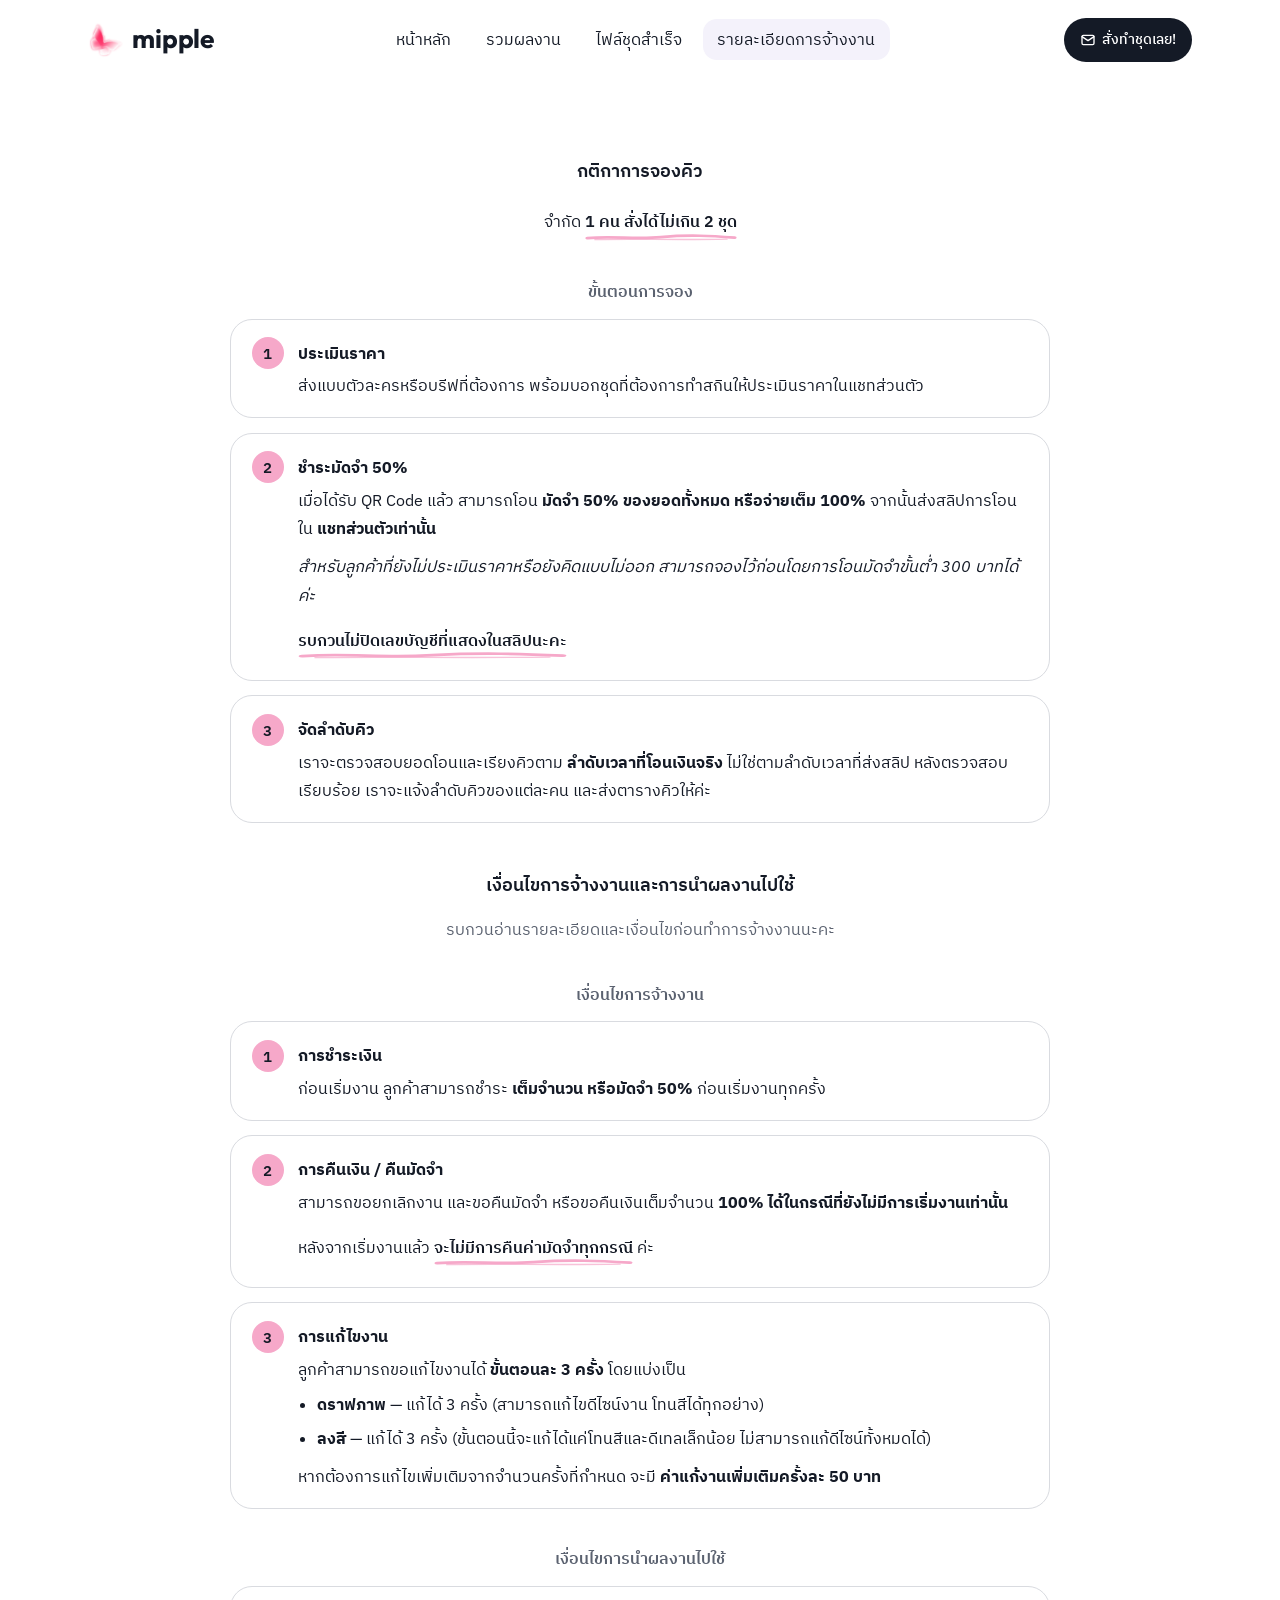
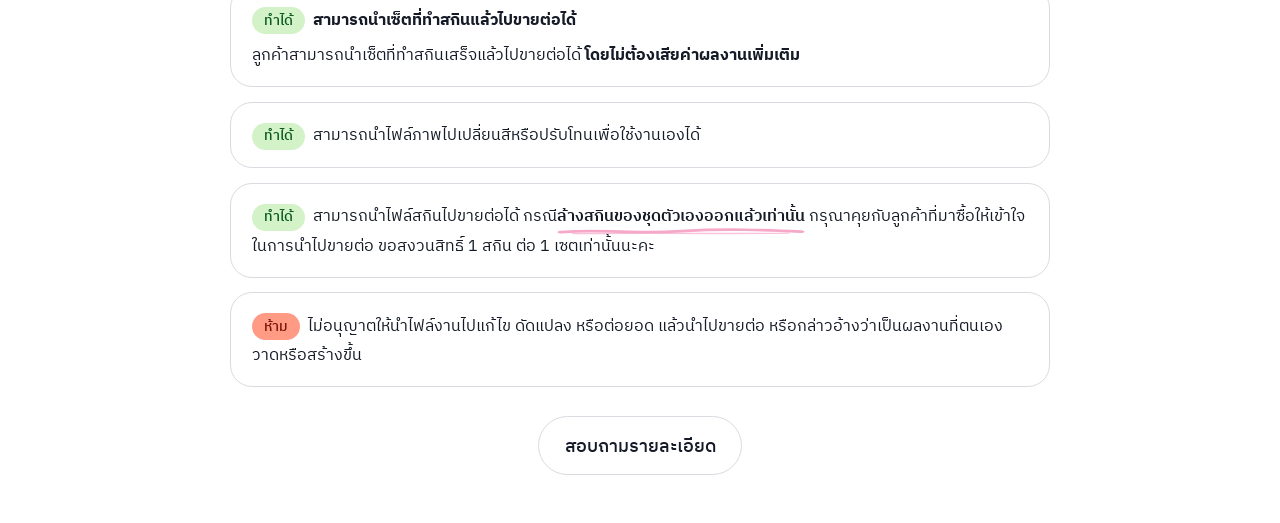
==== pages/hire/index.html @ 094ac666 "website only" ====
<!DOCTYPE html>
<html lang="th">
<head>
<meta charset="utf-8">
<meta name="color-scheme" content="only light">
<meta name="supported-color-schemes" content="light">
<meta name="viewport" content="width=device-width, initial-scale=1, viewport-fit=cover">
<title>รายละเอียดการจ้างงาน — mipple shop</title>
<meta name="description" content="กติกาการจองคิว เงื่อนไขการจ้างงาน และการนำผลงานไปใช้">
<link rel="icon" href="../../favicon.ico">
<link rel="preconnect" href="https://fonts.googleapis.com">
<link rel="preconnect" href="https://fonts.gstatic.com" crossorigin>
<link href="https://fonts.googleapis.com/css2?family=IBM+Plex+Sans:ital,wght@0,400;0,500;0,600;0,700;1,400&amp;family=IBM+Plex+Sans+Thai:wght@400;500;600;700&amp;family=Outfit:wght@700&amp;display=swap" rel="stylesheet">
<link rel="stylesheet" href="../../styles/base.css">
<link rel="stylesheet" href="../../styles/header.css">
<link rel="stylesheet" href="../../styles/hire.css">
</head>
<body>
<header class="bar" id="site-header" data-page="hire"></header>
<script src="../../components/header.js"></script>
<main><section class="more" id="hire"><div class="hr">
<div class="hr-a1"><h3>กติกาการจองคิว</h3>
<div class="hk">จำกัด <strong class="ul">1 คน สั่งได้ไม่เกิน 2 ชุด</strong></div>
</div>
<div class="hr-a2"><h4>ขั้นตอนการจอง</h4>
<div class="hc hn"><b>1</b><div><strong class="t">ประเมินราคา</strong>
<p>ส่งแบบตัวละครหรือบรีฟที่ต้องการ พร้อมบอกชุดที่ต้องการทำสกินให้ประเมินราคาในแชทส่วนตัว</p></div></div>
<div class="hc hn"><b>2</b><div><strong class="t">ชำระมัดจำ 50%</strong>
<p>เมื่อได้รับ QR Code แล้ว สามารถโอน <strong>มัดจำ 50% ของยอดทั้งหมด หรือจ่ายเต็ม 100%</strong> จากนั้นส่งสลิปการโอนใน <strong>แชทส่วนตัวเท่านั้น</strong></p>
<p class="gr"><em>สำหรับลูกค้าที่ยังไม่ประเมินราคาหรือยังคิดแบบไม่ออก สามารถจองไว้ก่อนโดยการโอนมัดจำขั้นต่ำ 300 บาทได้ค่ะ</em></p>
<div class="hk w" style="margin-top:.6rem"><strong class="ul">รบกวนไม่ปิดเลขบัญชีที่แสดงในสลิปนะคะ</strong></div></div></div>
<div class="hc hn"><b>3</b><div><strong class="t">จัดลำดับคิว</strong>
<p>เราจะตรวจสอบยอดโอนและเรียงคิวตาม <strong>ลำดับเวลาที่โอนเงินจริง</strong> ไม่ใช่ตามลำดับเวลาที่ส่งสลิป หลังตรวจสอบเรียบร้อย เราจะแจ้งลำดับคิวของแต่ละคน และส่งตารางคิวให้ค่ะ</p></div></div>
</div>

<div class="hr-h"><h3>เงื่อนไขการจ้างงานและการนำผลงานไปใช้</h3>
<p style="text-align:center" class="gr">รบกวนอ่านรายละเอียดและเงื่อนไขก่อนทำการจ้างงานนะคะ</p>
</div>
<div class="hr-b"><h4>เงื่อนไขการจ้างงาน</h4>
<div class="hc hn"><b>1</b><div><strong class="t">การชำระเงิน</strong>
<p>ก่อนเริ่มงาน ลูกค้าสามารถชำระ <strong>เต็มจำนวน หรือมัดจำ 50%</strong> ก่อนเริ่มงานทุกครั้ง</p></div></div>
<div class="hc hn"><b>2</b><div><strong class="t">การคืนเงิน / คืนมัดจำ</strong>
<p>สามารถขอยกเลิกงาน และขอคืนมัดจำ หรือขอคืนเงินเต็มจำนวน <strong>100% ได้ในกรณีที่ยังไม่มีการเริ่มงานเท่านั้น</strong></p>
<div class="hk w" style="margin-top:.6rem">หลังจากเริ่มงานแล้ว <strong class="ul">จะไม่มีการคืนค่ามัดจำทุกกรณี</strong> ค่ะ</div></div></div>
<div class="hc hn"><b>3</b><div><strong class="t">การแก้ไขงาน</strong>
<p>ลูกค้าสามารถขอแก้ไขงานได้ <strong>ขั้นตอนละ 3 ครั้ง</strong> โดยแบ่งเป็น</p>
<ul><li><strong>ดราฟภาพ</strong> — แก้ได้ 3 ครั้ง (สามารถแก้ไขดีไซน์งาน โทนสีได้ทุกอย่าง)</li>
<li><strong>ลงสี</strong> — แก้ได้ 3 ครั้ง (ขั้นตอนนี้จะแก้ได้แค่โทนสีและดีเทลเล็กน้อย ไม่สามารถแก้ดีไซน์ทั้งหมดได้)</li></ul>
<p>หากต้องการแก้ไขเพิ่มเติมจากจำนวนครั้งที่กำหนด จะมี <strong>ค่าแก้งานเพิ่มเติมครั้งละ 50 บาท</strong></p></div></div>

</div>
<div class="hr-c"><h4>เงื่อนไขการนำผลงานไปใช้</h4>
<div class="hc"><p><span class="htg htok">ทำได้</span><strong>สามารถนำเซ็ตที่ทำสกินแล้วไปขายต่อได้</strong></p>
<p class="gr" style="margin-top:.4rem">ลูกค้าสามารถนำเซ็ตที่ทำสกินเสร็จแล้วไปขายต่อได้ <strong>โดยไม่ต้องเสียค่าผลงานเพิ่มเติม</strong></p></div>
<div class="hc"><p><span class="htg htok">ทำได้</span>สามารถนำไฟล์ภาพไปเปลี่ยนสีหรือปรับโทนเพื่อใช้งานเองได้</p></div>
<div class="hc"><p><span class="htg htok">ทำได้</span>สามารถนำไฟล์สกินไปขายต่อได้ กรณี<strong class="ul">ล้างสกินของชุดตัวเองออกแล้วเท่านั้น</strong> กรุณาคุยกับลูกค้าที่มาซื้อให้เข้าใจในการนำไปขายต่อ ขอสงวนสิทธิ์ 1 สกิน ต่อ 1 เซตเท่านั้นนะคะ</p></div>
<div class="hc"><p><span class="htg htno">ห้าม</span>ไม่อนุญาตให้นำไฟล์งานไปแก้ไข ดัดแปลง หรือต่อยอด แล้วนำไปขายต่อ หรือกล่าวอ้างว่าเป็นผลงานที่ตนเองวาดหรือสร้างขึ้น</p></div>
</div>
</div>
<a class="btn back dm" href="https://discordapp.com/users/692067760498409603" target="_blank" rel="noopener noreferrer">สอบถามรายละเอียด</a></section></main>
<script src="../../scripts/underline.js"></script>
</body>
</html>
---- styles/base.css ----
/* base.css — variables, reset, typography, shared pieces
   FONT RULE: every piece of text uses --font (IBM Plex Sans + IBM Plex Sans Thai).
   The only exceptions are the logo wordmark (Outfit, see header.css) and the
   hand-drawn SVG titles, which are paths, not fonts. */
:root{
  color-scheme: only light;
  --font:'IBM Plex Sans','IBM Plex Sans Thai',system-ui,sans-serif;
  --ink:#141a26;--grey:#5b6270;--line:#d9dbe0;
  --pink:#f6a8c9;--lilac:#b7a5f2;--mint:#a6e8d4;--soft:#f4f2fb;
  box-sizing:border-box;
  padding-top:env(safe-area-inset-top,0px);padding-bottom:env(safe-area-inset-bottom,0px)}
*,*::before,*::after{box-sizing:inherit}
html{scroll-behavior:smooth;scroll-padding-top:80px;overflow-x:hidden;overscroll-behavior-x:none}
body{margin:0;max-width:100%;line-height:1.6;background:#fff;color:var(--ink);font-family:var(--font);overflow-x:clip;-webkit-font-smoothing:antialiased}
button,input,select,textarea{font-family:inherit}
main{overflow-x:clip}
a{color:inherit}
:focus-visible{outline:2px solid var(--lilac);outline-offset:3px;border-radius:6px}
[hidden]{display:none!important}

section.more{max-width:640px;margin:0 auto;padding:3rem 1.5rem;text-align:center}
section.more.wide{max-width:1100px}
section.more h2{margin:0 0 .75rem;font-weight:500;font-size:1.2rem}
section.more p{margin:0;color:var(--grey);font-size:.95rem}
.hint{margin-bottom:1.2rem!important}

.btn{display:block;text-align:center;text-decoration:none;padding:1rem 1.2rem;border-radius:999px;font-size:1.1rem;font-weight:500;border:1.5px solid var(--line);transition:transform .2s,background .2s}
.btn:hover{transform:translateY(-2px)}
.btn.fill{background:var(--ink);border-color:var(--ink);color:#fff}
.btn.dm{display:flex;align-items:center;justify-content:center;gap:.5rem}
.back{display:inline-block;margin-top:1.8rem;text-decoration:none;padding:.9rem 1.8rem}
.back.dm{display:inline-flex}
@media (min-width:760px){.btn{padding:.9rem 1.6rem}}

@keyframes bob{0%,100%{transform:translateY(0) rotate(-3deg)}50%{transform:translateY(-5px) rotate(3deg)}}

/* pink hand-drawn underline that draws itself when scrolled into view (scripts/underline.js) */
.ul{font-weight:600;background:url("data:image/svg+xml,%3Csvg xmlns='http://www.w3.org/2000/svg' viewBox='0 0 120 10' preserveAspectRatio='none'%3E%3Cpath d='M2 6.5C22 3 38 8.5 60 5.2S100 3.6 118 5.8' fill='none' stroke='%23f6a8c9' stroke-width='3.4' stroke-linecap='round'/%3E%3Cpath d='M8 8.4C34 6.8 72 9.2 112 7.6' fill='none' stroke='%23f6a8c9' stroke-width='1.6' stroke-linecap='round' opacity='.7'/%3E%3C/svg%3E") no-repeat 0 100%/0 .5em;padding-bottom:calc(.5em + 1.4px);-webkit-box-decoration-break:clone;box-decoration-break:clone;transition:background-size .9s cubic-bezier(.65,0,.35,1)}
.ul.in{background-size:100% .5em}

@media (prefers-reduced-motion:reduce){
  *,*::before,*::after{animation:none!important;transition:none!important}
  #ttl path,#cs path{stroke-dashoffset:0}
  .ul{background-size:100% .5em}}
---- styles/header.css ----
/* header.css — sticky header; the white pill shows once the page is scrolled (components/header.js adds .stuck) */
.bar{position:sticky;top:env(safe-area-inset-top,0px);z-index:50;display:flex;align-items:center;justify-content:space-between;padding:1.1rem clamp(1.2rem,5vw,3rem);max-width:1200px;margin:0 auto}
.bar::before{content:"";position:absolute;inset:.4rem .5rem;border-radius:999px;background:#fff;border:1px solid var(--line);box-shadow:0 10px 30px -10px rgba(20,26,38,.3),0 2px 8px rgba(20,26,38,.06);opacity:0;transform:translateY(-6px) scale(.98);transition:opacity .3s,transform .3s;z-index:-1;pointer-events:none}
.bar.stuck::before{opacity:1;transform:none}

.brand{display:flex;align-items:center;gap:.5rem;text-decoration:none;font:600 1.5rem/1 var(--font);letter-spacing:-.01em}
.mini{width:auto;height:36px;display:block;animation:bob 5s ease-in-out infinite}
/* logo wordmark: the one place that is not IBM Plex Sans */
.brand span{font-family:'Outfit','IBM Plex Sans',sans-serif;font-weight:700;font-size:1.65rem;letter-spacing:-.01em;line-height:1}

.act{display:flex;align-items:center;gap:8px}
.cta{display:inline-flex;align-items:center;justify-content:center;gap:.4rem;min-height:44px;padding:0 1rem;border-radius:999px;background:var(--ink);color:#fff;text-decoration:none;font:500 .9rem var(--font);white-space:nowrap;transition:transform .2s}
.cta:hover{transform:translateY(-2px)}
.mb{display:flex;align-items:center;justify-content:center;min-width:44px;min-height:44px;gap:.5rem;border:1px solid var(--line);background:#fff;border-radius:999px;padding:.6rem .75rem;font:500 .95rem var(--font);color:var(--ink);cursor:pointer}

/* mobile: dropdown menu */
#menu{display:none;gap:.25rem;position:absolute;top:100%;left:clamp(1.2rem,5vw,3rem);right:clamp(1.2rem,5vw,3rem);z-index:20;flex-direction:column;background:#fff;border:1px solid var(--line);border-radius:22px;padding:.6rem;box-shadow:0 18px 40px -16px rgba(20,26,38,.25)}
#menu.open{display:flex}
#menu a{padding:.85rem 1rem;border-radius:14px;text-decoration:none;font-size:1rem}
#menu a:hover,#menu a.on{background:var(--soft)}

@media (max-width:359px){.cta svg{display:none}.cta{padding:0 .8rem}}
/* desktop: inline menu */
@media (min-width:760px){
  .mb{display:none}
  #menu{display:flex;position:static;flex-direction:row;gap:.4rem;border:0;box-shadow:none;padding:0}
  #menu a{padding:.5rem .9rem}
  .act{order:3;margin-left:.4rem}}
---- styles/hire.css ----
/* hire.css — booking rules & terms (single column, widens a little on desktop) */
#hire{max-width:640px}
.hr{max-width:720px;margin:0 auto;text-align:left;display:grid;gap:.9rem}
.hr>div{display:grid;gap:.9rem;align-content:start;min-width:0}
.hr h3{margin:1.8rem 0 .1rem;font-size:1.15rem;font-weight:600;text-align:center}
.hr h4{margin:1.2rem 0 0;font-size:1.02rem;font-weight:600;text-align:center;color:var(--grey)}
.hr p{margin:0;line-height:1.75;font-size:.98rem}
.hr ul{margin:.5rem 0 0;padding-left:1.2rem;line-height:1.75;font-size:.98rem}
.hr li+li{margin-top:.35rem}
.hr .gr{color:var(--grey);font-size:.93rem}
.hc{border:1.5px solid var(--line);border-radius:22px;padding:1.1rem 1.3rem;background:#fff}
.hc p+p,.hc p+.hk,.hc .hk+p,.hc ul+p{margin-top:.6rem}
section.more .hc p,section.more .hc li,section.more .hc em,section.more .hc .gr{color:var(--ink)}
.hn{display:flex;gap:.9rem;align-items:flex-start}
.hn>b{flex:none;display:grid;place-items:center;width:2rem;height:2rem;border-radius:50%;background:var(--pink);font-weight:600;font-size:.95rem}
.hn>div{min-width:0}
.hn strong.t{display:block;font-size:1.02rem;margin:.15rem 0 .35rem}
.hk{padding:.3rem 0;text-align:center;line-height:1.9}
.hk.w{text-align:left;line-height:2.1}
.htg{display:inline-block;padding:.1rem .75rem;border-radius:999px;font-size:.85rem;font-weight:500;margin-right:.5rem;white-space:nowrap}
.htok{background:#d3f2c8;color:#0b5a22}.htno{background:#ff9a85;color:#7a1608}
@media (min-width:760px){#hire{max-width:820px}#hire .hr{max-width:760px;gap:1.1rem}}
@media (min-width:1200px){#hire{max-width:900px}#hire .hr{max-width:820px}#hire .hr p{font-size:1.02rem}}
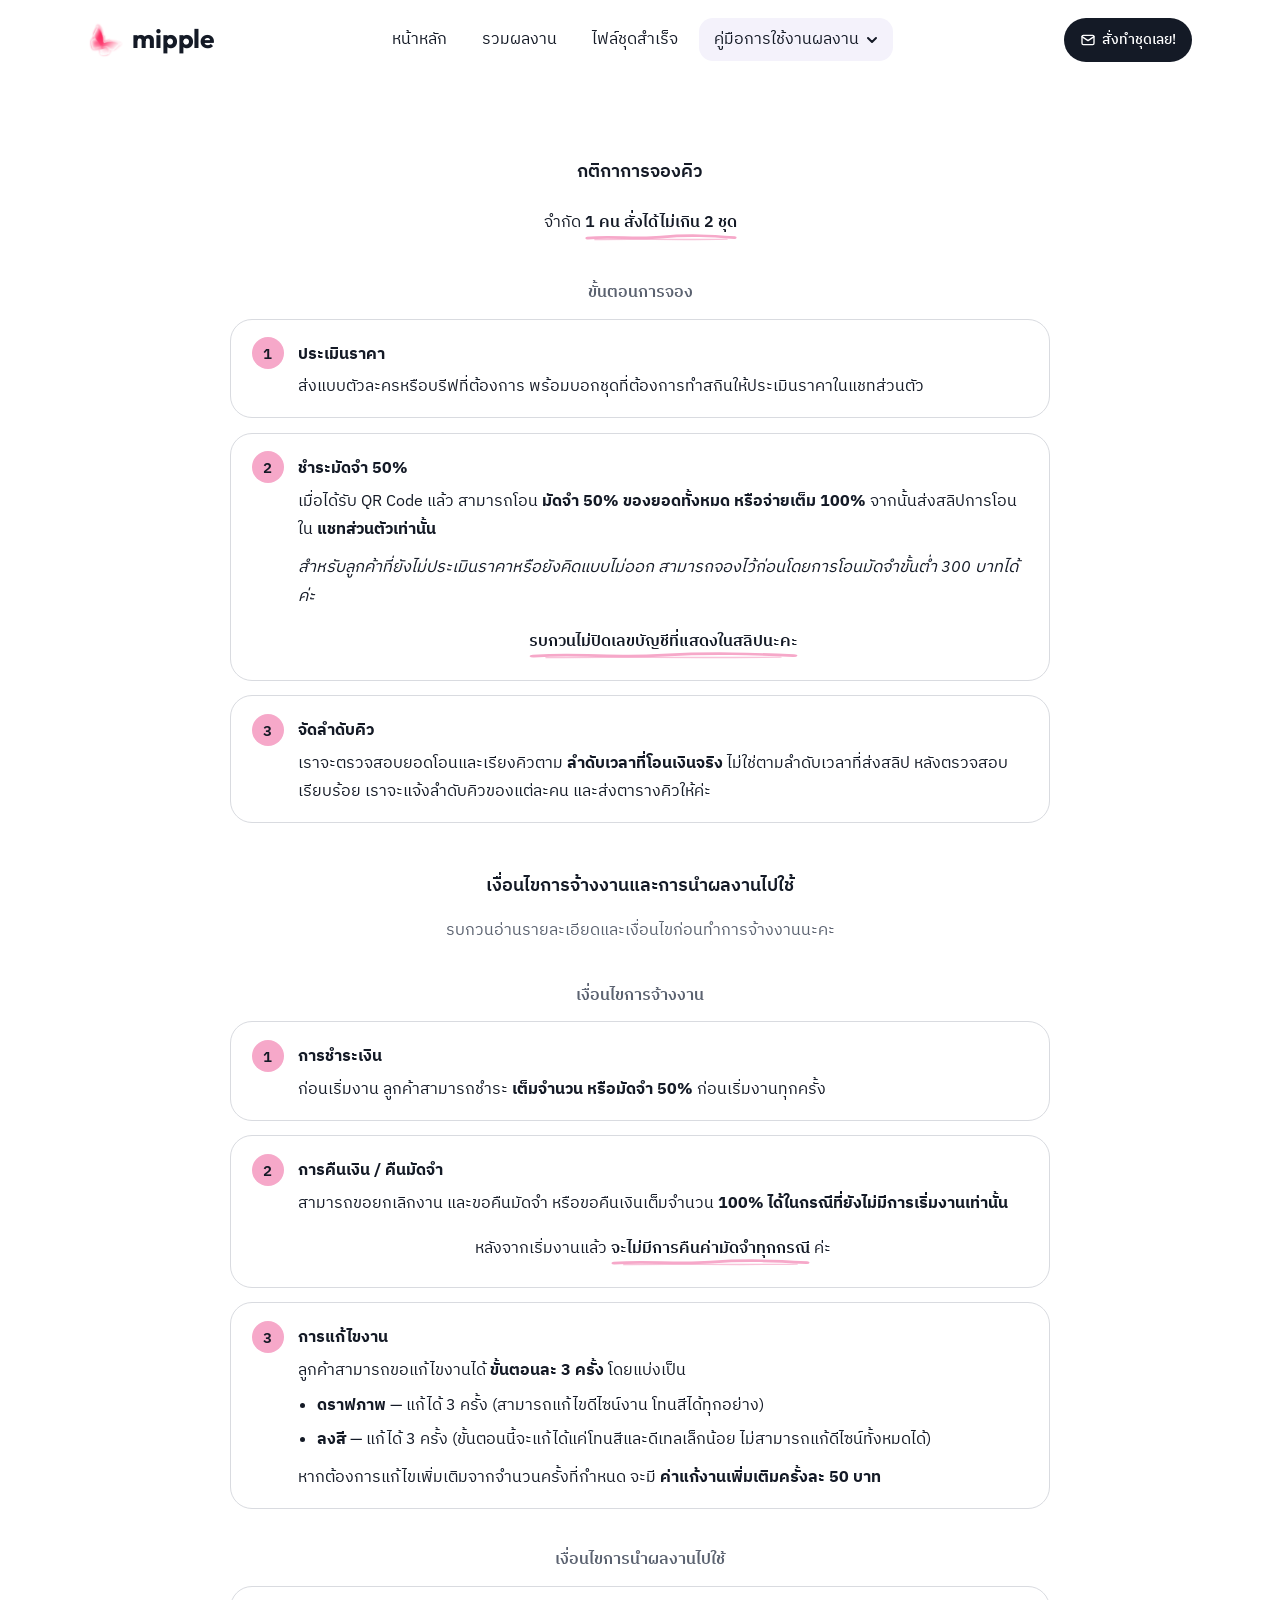
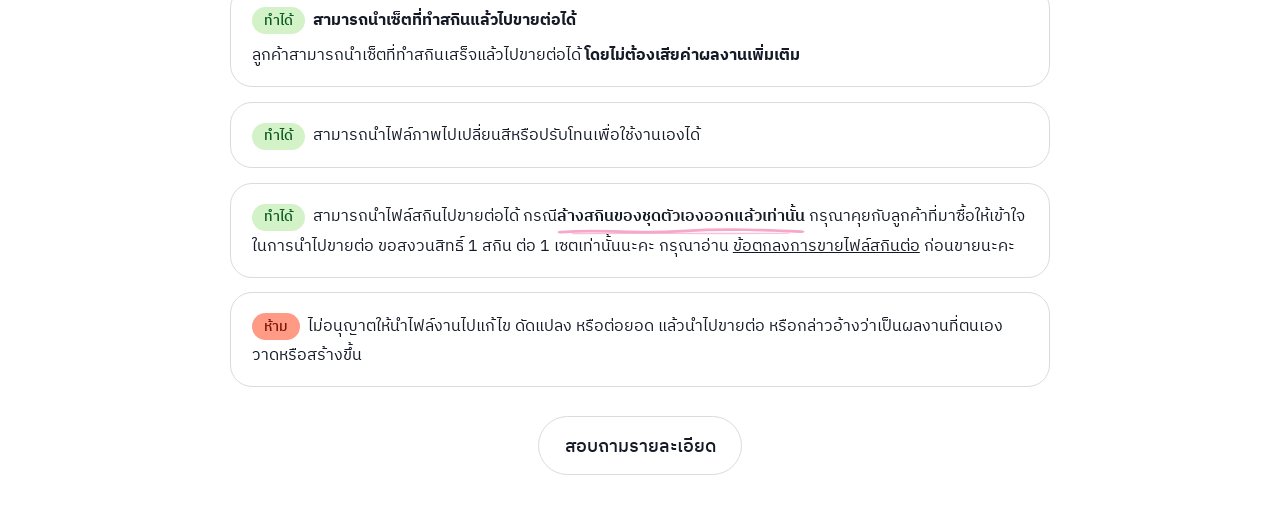
==== commit 46144956: "resale" ====
--- a/pages/hire/index.html
+++ b/pages/hire/index.html
@@ -53,7 +53,9 @@
 <div class="hc"><p><span class="htg htok">ทำได้</span><strong>สามารถนำเซ็ตที่ทำสกินแล้วไปขายต่อได้</strong></p>
 <p class="gr" style="margin-top:.4rem">ลูกค้าสามารถนำเซ็ตที่ทำสกินเสร็จแล้วไปขายต่อได้ <strong>โดยไม่ต้องเสียค่าผลงานเพิ่มเติม</strong></p></div>
 <div class="hc"><p><span class="htg htok">ทำได้</span>สามารถนำไฟล์ภาพไปเปลี่ยนสีหรือปรับโทนเพื่อใช้งานเองได้</p></div>
-<div class="hc"><p><span class="htg htok">ทำได้</span>สามารถนำไฟล์สกินไปขายต่อได้ กรณี<strong class="ul">ล้างสกินของชุดตัวเองออกแล้วเท่านั้น</strong> กรุณาคุยกับลูกค้าที่มาซื้อให้เข้าใจในการนำไปขายต่อ ขอสงวนสิทธิ์ 1 สกิน ต่อ 1 เซตเท่านั้นนะคะ</p></div>
+<div class="hc"><p><span class="htg htok">ทำได้</span>สามารถนำไฟล์สกินไปขายต่อได้ กรณี<strong class="ul">ล้างสกินของชุดตัวเองออกแล้วเท่านั้น</strong> 
+    กรุณาคุยกับลูกค้าที่มาซื้อให้เข้าใจในการนำไปขายต่อ ขอสงวนสิทธิ์ 1 สกิน ต่อ 1 เซตเท่านั้นนะคะ กรุณาอ่าน <a href="../../pages/resale/index.html">ข้อตกลงการขายไฟล์สกินต่อ</a> ก่อนขายนะคะ </p>
+</div>
 <div class="hc"><p><span class="htg htno">ห้าม</span>ไม่อนุญาตให้นำไฟล์งานไปแก้ไข ดัดแปลง หรือต่อยอด แล้วนำไปขายต่อ หรือกล่าวอ้างว่าเป็นผลงานที่ตนเองวาดหรือสร้างขึ้น</p></div>
 </div>
 </div>
--- a/styles/header.css
+++ b/styles/header.css
@@ -19,10 +19,22 @@
 #menu a{padding:.85rem 1rem;border-radius:14px;text-decoration:none;font-size:1rem}
 #menu a:hover,#menu a.on{background:var(--soft)}
 
+/* dropdown group ("คู่มือการใช้งานผลงาน"): accordion inside the mobile menu, floating panel on desktop */
+.dd{position:relative}
+.dd-btn{display:flex;align-items:center;justify-content:space-between;gap:.4rem;width:100%;padding:.85rem 1rem;border:0;border-radius:14px;background:none;color:inherit;font:400 1rem var(--font);text-align:left;cursor:pointer}
+.dd-btn:hover,.dd-btn.on,.dd.open>.dd-btn{background:var(--soft)}
+.dd-btn svg{flex:none;transition:transform .25s}
+.dd.open>.dd-btn svg{transform:rotate(180deg)}
+.dd-panel{display:none;flex-direction:column;gap:.15rem;padding:.2rem 0 .3rem .8rem}
+.dd.open>.dd-panel{display:flex}
+
 @media (max-width:359px){.cta svg{display:none}.cta{padding:0 .8rem}}
 /* desktop: inline menu */
 @media (min-width:760px){
   .mb{display:none}
   #menu{display:flex;position:static;flex-direction:row;gap:.4rem;border:0;box-shadow:none;padding:0}
   #menu a{padding:.5rem .9rem}
-  .act{order:3;margin-left:.4rem}}
+  .act{order:3;margin-left:.4rem}
+  .dd-btn{width:auto;justify-content:flex-start;padding:.5rem .9rem;font-size:1rem}
+  .dd-panel{position:absolute;top:calc(100% + .7rem);right:0;z-index:30;width:max-content;min-width:380px;max-width:min(92vw,420px);padding:.6rem;background:#fff;border:1px solid var(--line);border-radius:22px;box-shadow:0 18px 40px -16px rgba(20,26,38,.28),0 2px 8px rgba(20,26,38,.06)}
+  #menu .dd-panel a{padding:.7rem .8rem}}
--- a/styles/hire.css
+++ b/styles/hire.css
@@ -1,5 +1,5 @@
 /* hire.css — booking rules & terms (single column, widens a little on desktop) */
-#hire{max-width:640px}
+#hire,#resale{max-width:640px}
 .hr{max-width:720px;margin:0 auto;text-align:left;display:grid;gap:.9rem}
 .hr>div{display:grid;gap:.9rem;align-content:start;min-width:0}
 .hr h3{margin:1.8rem 0 .1rem;font-size:1.15rem;font-weight:600;text-align:center}
@@ -10,14 +10,34 @@
 .hr .gr{color:var(--grey);font-size:.93rem}
 .hc{border:1.5px solid var(--line);border-radius:22px;padding:1.1rem 1.3rem;background:#fff}
 .hc p+p,.hc p+.hk,.hc .hk+p,.hc ul+p{margin-top:.6rem}
-section.more .hc p,section.more .hc li,section.more .hc em,section.more .hc .gr{color:var(--ink)}
+
+.hc-h {border:1.5px solid var(--line);border-radius:22px;padding:1.1rem 1.3rem;
+    background:#fff;text-align:center;margin-bottom:.8rem;}
+section.more .hc p,section.more .hc li,section.more .hc em,section.more .hc .gr,
+section.more .hc-h p,section.more .hc-h li,section.more .hc-h em,section.more .hc-h .gr{color:var(--ink)}
+
 .hn{display:flex;gap:.9rem;align-items:flex-start}
 .hn>b{flex:none;display:grid;place-items:center;width:2rem;height:2rem;border-radius:50%;background:var(--pink);font-weight:600;font-size:.95rem}
 .hn>div{min-width:0}
 .hn strong.t{display:block;font-size:1.02rem;margin:.15rem 0 .35rem}
+.hs{display:block;width:100%;max-width:360px;height:auto;margin:.8rem 0 .2rem;border-radius:14px;border:1.5px solid var(--line)}
+.cp{display:flex;gap:.5rem;margin-top:.7rem}
+.cp-in{flex:1;min-width:0;font:inherit;font-size:.9rem;color:var(--ink);background:var(--soft);border:1.5px solid var(--line);border-radius:999px;padding:.6rem 1rem;text-overflow:ellipsis}
+.cp-in:focus{outline:2px solid var(--lilac);outline-offset:1px}
+.cp-w{flex:none;display:grid}
+.cp-w>*{grid-area:1/1}
+.cp-gh{visibility:hidden;display:inline-flex;align-items:center;gap:.4rem;white-space:nowrap;padding:.6rem 1.2rem;border:1.5px solid transparent;font-size:.9rem;font-weight:500}
+.cp-gh i{width:1.05em;flex:none}
+.cp-bt{justify-self:start;display:inline-flex;align-items:center;gap:.4rem;white-space:nowrap;font:inherit;font-size:.9rem;font-weight:500;color:#fff;background:var(--ink);border:1.5px solid var(--ink);border-radius:999px;padding:.6rem 1.2rem;cursor:pointer;transition:transform .2s,background .2s}
+.cp-bt:hover{transform:translateY(-2px)}
+.cp-bt .ic{width:1.05em;height:1.05em;flex:none}
+.cp-bt .ic-ok,.cp-bt.ok .ic-copy{display:none}
+.cp-bt.ok .ic-ok{display:block}
+.cp-bt.ok{background:#d3f2c8;border-color:#d3f2c8;color:#0b5a22}
+@media (prefers-reduced-motion:reduce){.cp-bt{transition:none}.cp-bt:hover{transform:none}}
 .hk{padding:.3rem 0;text-align:center;line-height:1.9}
-.hk.w{text-align:left;line-height:2.1}
+.hk.w{text-align:center;line-height:2.1}
 .htg{display:inline-block;padding:.1rem .75rem;border-radius:999px;font-size:.85rem;font-weight:500;margin-right:.5rem;white-space:nowrap}
 .htok{background:#d3f2c8;color:#0b5a22}.htno{background:#ff9a85;color:#7a1608}
-@media (min-width:760px){#hire{max-width:820px}#hire .hr{max-width:760px;gap:1.1rem}}
-@media (min-width:1200px){#hire{max-width:900px}#hire .hr{max-width:820px}#hire .hr p{font-size:1.02rem}}
+@media (min-width:760px){#hire,#resale{max-width:820px}#hire .hr,#resale .hr{max-width:760px;gap:1.1rem}}
+@media (min-width:1200px){#hire,#resale{max-width:900px}#hire .hr,#resale .hr{max-width:820px}#hire .hr p,#resale .hr p{font-size:1.02rem}}
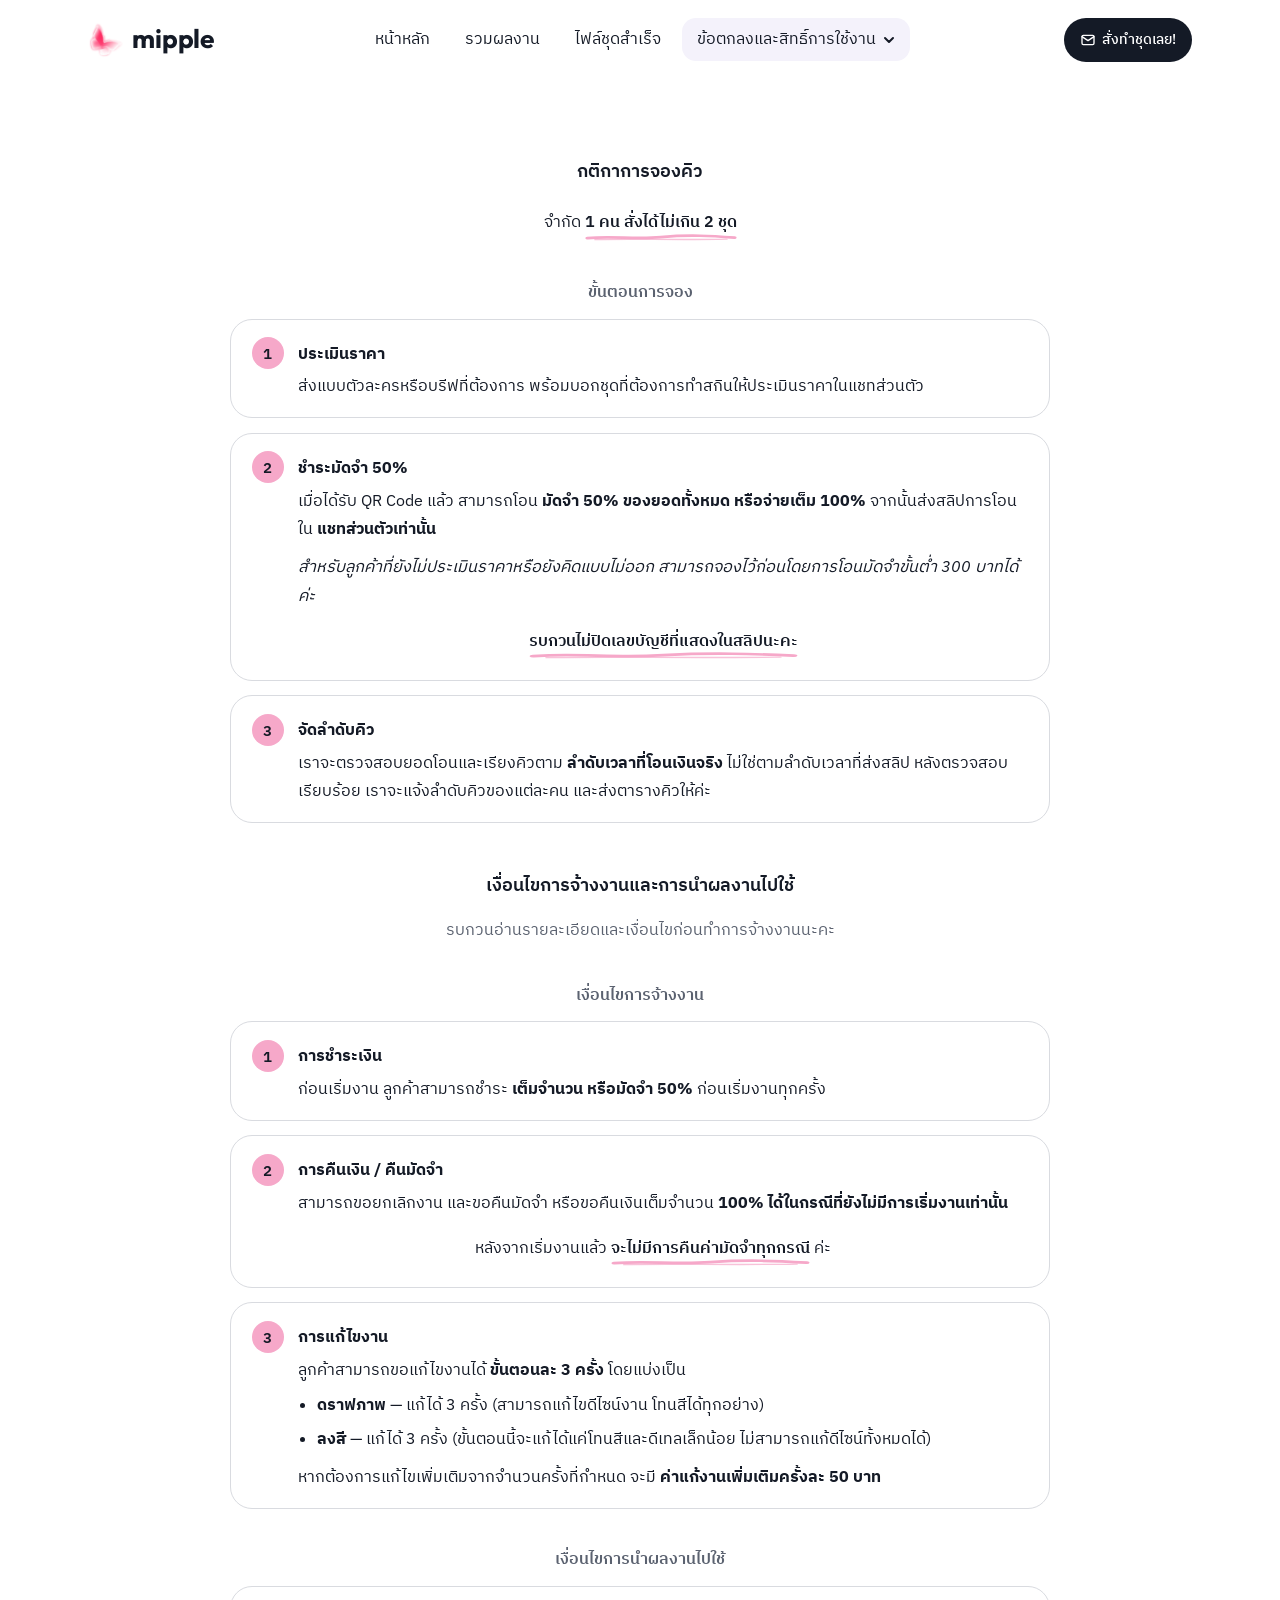
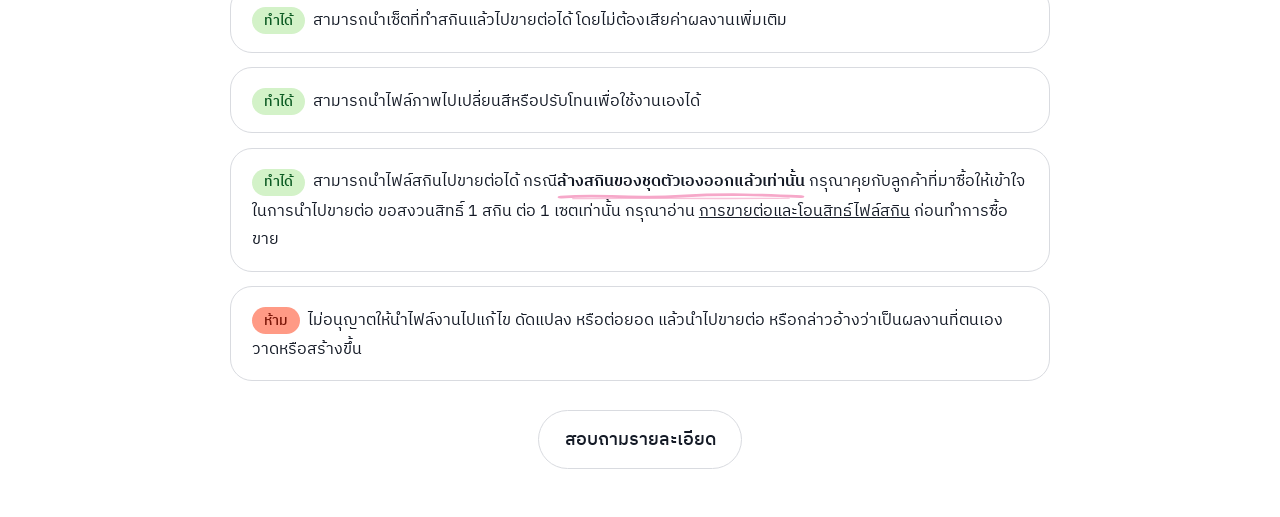
==== commit 23f51102: "clicked button color" ====
--- a/pages/hire/index.html
+++ b/pages/hire/index.html
@@ -50,11 +50,10 @@
 
 </div>
 <div class="hr-c"><h4>เงื่อนไขการนำผลงานไปใช้</h4>
-<div class="hc"><p><span class="htg htok">ทำได้</span><strong>สามารถนำเซ็ตที่ทำสกินแล้วไปขายต่อได้</strong></p>
-<p class="gr" style="margin-top:.4rem">ลูกค้าสามารถนำเซ็ตที่ทำสกินเสร็จแล้วไปขายต่อได้ <strong>โดยไม่ต้องเสียค่าผลงานเพิ่มเติม</strong></p></div>
+<div class="hc"><p><span class="htg htok">ทำได้</span>สามารถนำเซ็ตที่ทำสกินแล้วไปขายต่อได้ โดยไม่ต้องเสียค่าผลงานเพิ่มเติม</p></div>
 <div class="hc"><p><span class="htg htok">ทำได้</span>สามารถนำไฟล์ภาพไปเปลี่ยนสีหรือปรับโทนเพื่อใช้งานเองได้</p></div>
 <div class="hc"><p><span class="htg htok">ทำได้</span>สามารถนำไฟล์สกินไปขายต่อได้ กรณี<strong class="ul">ล้างสกินของชุดตัวเองออกแล้วเท่านั้น</strong> 
-    กรุณาคุยกับลูกค้าที่มาซื้อให้เข้าใจในการนำไปขายต่อ ขอสงวนสิทธิ์ 1 สกิน ต่อ 1 เซตเท่านั้นนะคะ กรุณาอ่าน <a href="../../pages/resale/index.html">ข้อตกลงการขายไฟล์สกินต่อ</a> ก่อนขายนะคะ </p>
+    กรุณาคุยกับลูกค้าที่มาซื้อให้เข้าใจในการนำไปขายต่อ ขอสงวนสิทธิ์ 1 สกิน ต่อ 1 เซตเท่านั้น กรุณาอ่าน <a href="../../pages/resale/index.html">การขายต่อและโอนสิทธ์ไฟล์สกิน</a> ก่อนทำการซื้อขาย </p>
 </div>
 <div class="hc"><p><span class="htg htno">ห้าม</span>ไม่อนุญาตให้นำไฟล์งานไปแก้ไข ดัดแปลง หรือต่อยอด แล้วนำไปขายต่อ หรือกล่าวอ้างว่าเป็นผลงานที่ตนเองวาดหรือสร้างขึ้น</p></div>
 </div>
--- a/styles/header.css
+++ b/styles/header.css
@@ -38,3 +38,16 @@
   .dd-btn{width:auto;justify-content:flex-start;padding:.5rem .9rem;font-size:1rem}
   .dd-panel{position:absolute;top:calc(100% + .7rem);right:0;z-index:30;width:max-content;min-width:380px;max-width:min(92vw,420px);padding:.6rem;background:#fff;border:1px solid var(--line);border-radius:22px;box-shadow:0 18px 40px -16px rgba(20,26,38,.28),0 2px 8px rgba(20,26,38,.06)}
   #menu .dd-panel a{padding:.7rem .8rem}}
+
+/* popup shown by the "สั่งทำชุดเลย!" button while orders are closed */
+.pop{border:0;padding:0;background:none;max-width:min(92vw,420px);width:100%;color:var(--ink);overflow:visible}
+.pop::backdrop{background:rgba(20,26,38,.45)}
+.pop[open]{animation:pop-in .22s ease-out}
+.pop-in{background:#fff;border:1px solid var(--line);border-radius:22px;padding:1.6rem 1.4rem 1.3rem;text-align:center;box-shadow:0 18px 40px -16px rgba(20,26,38,.35)}
+.pop-t{margin:0 0 .7rem;font-size:1.3rem;font-weight:600;line-height:1.4}
+.pop-m{margin:0 0 .9rem;font-size:1rem;line-height:1.75}
+.pop-th{margin:0 0 1.3rem;font-size:.95rem;line-height:1.7;font-weight:500;color:var(--ink);}
+.pop-ok{min-height:44px;padding:0 1.8rem;border:0;border-radius:999px;background:var(--ink);color:#fff;font:500 .95rem var(--font);cursor:pointer;transition:transform .2s}
+.pop-ok:hover{transform:translateY(-2px)}
+@keyframes pop-in{from{opacity:0;transform:translateY(8px) scale(.97)}to{opacity:1;transform:none}}
+@media (prefers-reduced-motion:reduce){.pop[open]{animation:none}.pop-ok{transition:none}.pop-ok:hover{transform:none}}
--- a/styles/hire.css
+++ b/styles/hire.css
@@ -1,7 +1,7 @@
 /* hire.css — booking rules & terms (single column, widens a little on desktop) */
 #hire,#resale{max-width:640px}
-.hr{max-width:720px;margin:0 auto;text-align:left;display:grid;gap:.9rem}
-.hr>div{display:grid;gap:.9rem;align-content:start;min-width:0}
+.hr{max-width:720px;margin:0 auto;text-align:left;display:grid;grid-template-columns:minmax(0,1fr);gap:.9rem}
+.hr>div{display:grid;grid-template-columns:minmax(0,1fr);gap:.9rem;align-content:start;min-width:0}
 .hr h3{margin:1.8rem 0 .1rem;font-size:1.15rem;font-weight:600;text-align:center}
 .hr h4{margin:1.2rem 0 0;font-size:1.02rem;font-weight:600;text-align:center;color:var(--grey)}
 .hr p{margin:0;line-height:1.75;font-size:.98rem}
@@ -33,7 +33,7 @@
 .cp-bt .ic{width:1.05em;height:1.05em;flex:none}
 .cp-bt .ic-ok,.cp-bt.ok .ic-copy{display:none}
 .cp-bt.ok .ic-ok{display:block}
-.cp-bt.ok{background:#d3f2c8;border-color:#d3f2c8;color:#0b5a22}
+.cp-bt.ok{background:#ffffff;border-color:#000000;color:#000000}
 @media (prefers-reduced-motion:reduce){.cp-bt{transition:none}.cp-bt:hover{transform:none}}
 .hk{padding:.3rem 0;text-align:center;line-height:1.9}
 .hk.w{text-align:center;line-height:2.1}
